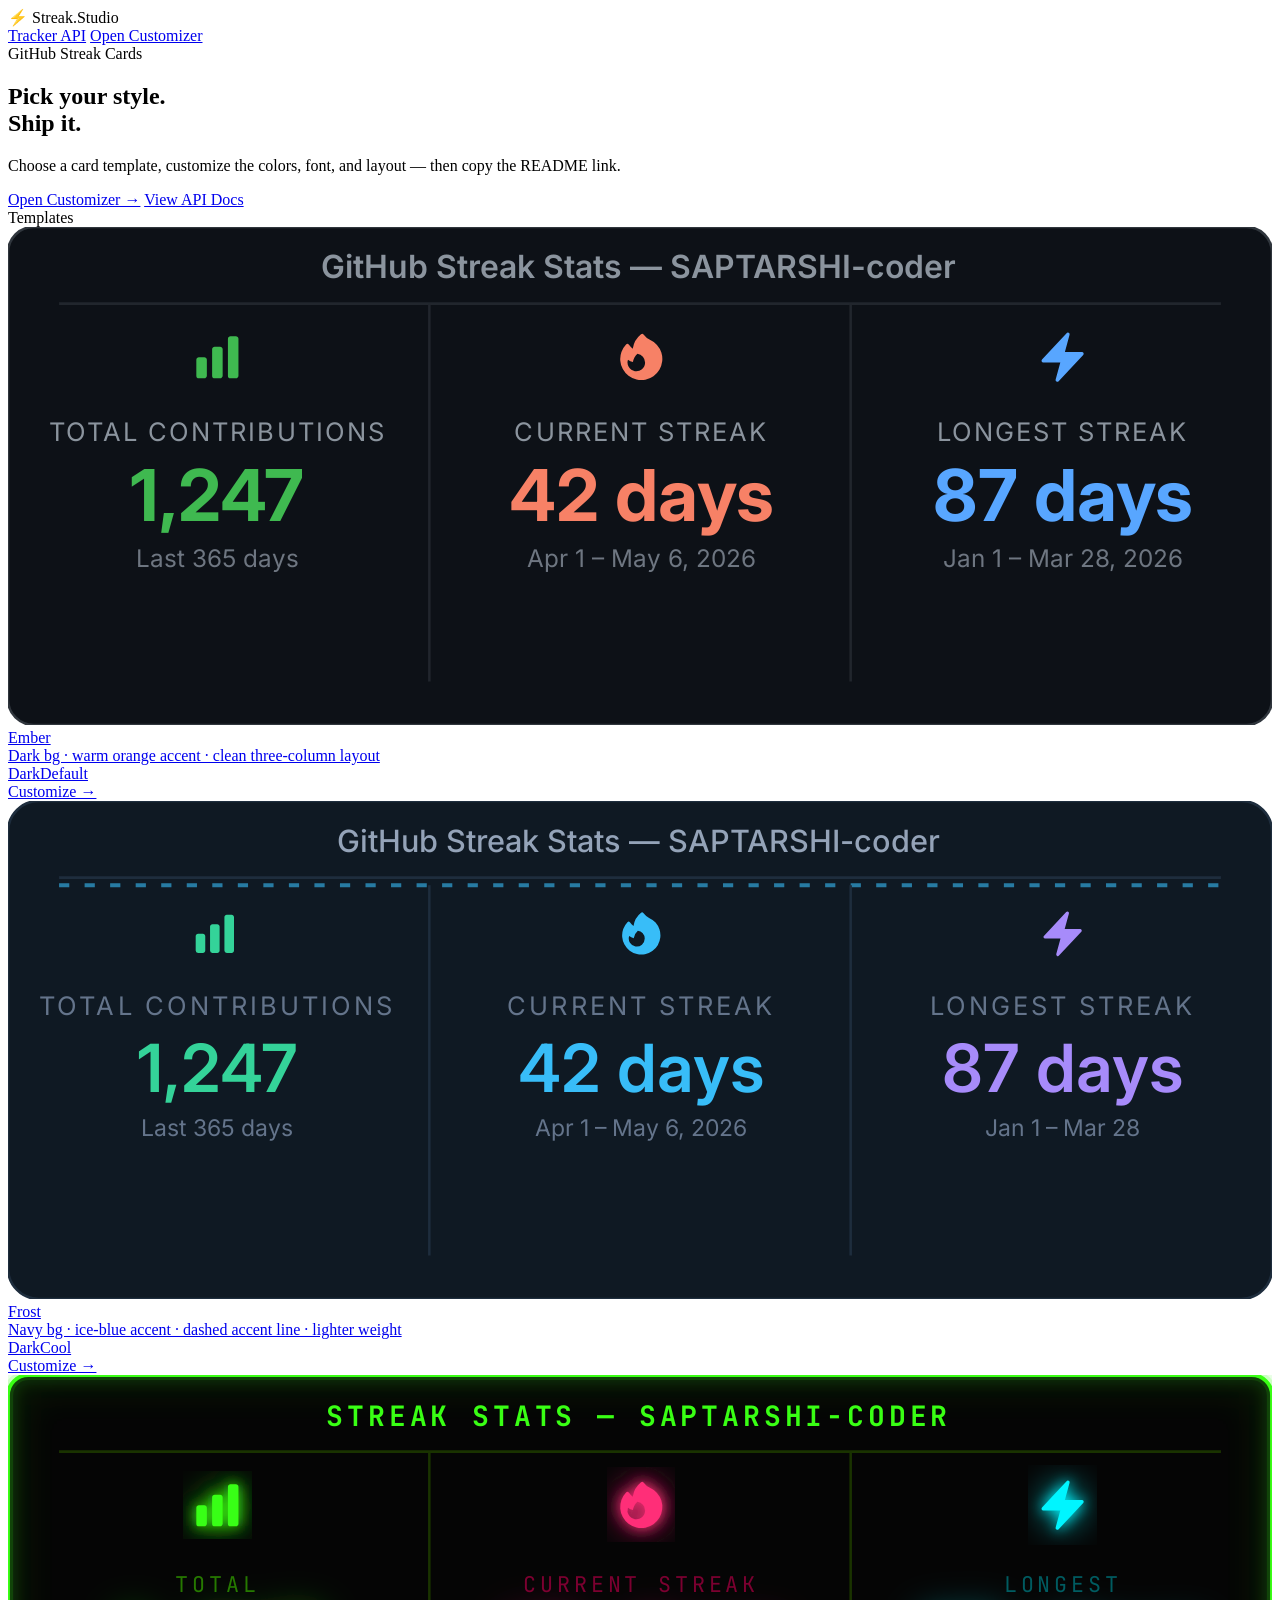
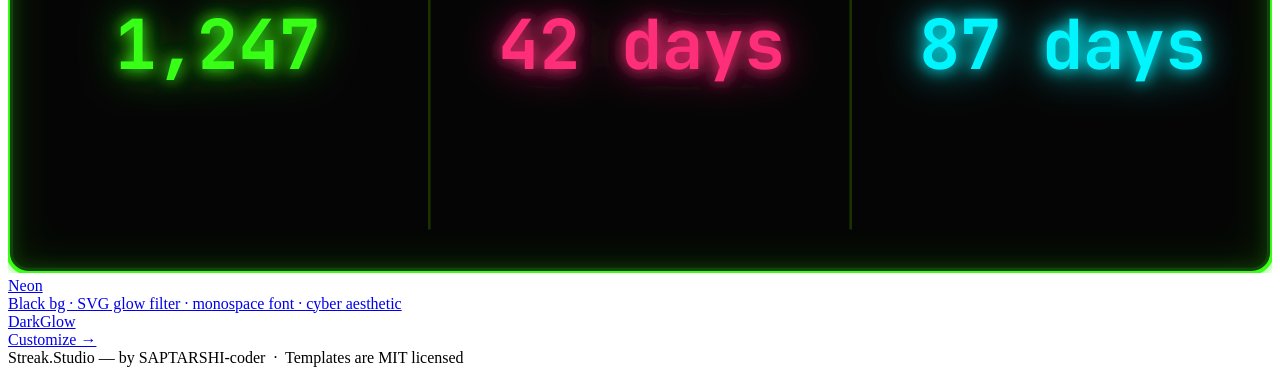
==== index.html @ 6ec8854b "Add index.html" ====
<!DOCTYPE html>
<html lang="en">
<head>
  <meta charset="UTF-8"/>
  <meta name="viewport" content="width=device-width, initial-scale=1.0"/>
  <title>Streak.Studio — GitHub Streak Card Templates</title>
  <meta name="description" content="Pick a GitHub streak card template, customize it, and embed it in your README."/>
  <link rel="preconnect" href="https://fonts.googleapis.com"/>
  <link rel="preconnect" href="https://fonts.gstatic.com" crossorigin/>
  <link href="https://fonts.googleapis.com/css2?family=Inter:wght@300;400;500;600;700;800&family=JetBrains+Mono:wght@400;500&display=swap" rel="stylesheet"/>
  <link rel="stylesheet" href="css/gallery.css"/>
</head>
<body>

  <!-- Nav -->
  <nav class="nav">
    <div class="nav-inner">
      <div class="nav-brand">
        <span class="brand-icon">&#9889;</span>
        <span>Streak<span class="brand-dot">.</span>Studio</span>
      </div>
      <div class="nav-links">
        <a href="https://github.com/SAPTARSHI-coder/github-streak-tracker" class="nav-link" target="_blank" rel="noopener">Tracker API</a>
        <a href="customizer.html" class="nav-link cta">Open Customizer</a>
      </div>
    </div>
  </nav>

  <!-- Hero -->
  <section class="hero">
    <div class="hero-eyebrow">GitHub Streak Cards</div>
    <h1 class="hero-title">Pick your style.<br/><span class="hero-dim">Ship it.</span></h1>
    <p class="hero-sub">Choose a card template, customize the colors, font, and layout — then copy the README link.</p>
    <div class="hero-actions">
      <a href="customizer.html" class="btn btn-primary">Open Customizer &#8594;</a>
      <a href="https://github.com/SAPTARSHI-coder/github-streak-tracker" class="btn btn-ghost" target="_blank" rel="noopener">View API Docs</a>
    </div>
  </section>

  <!-- Gallery -->
  <section class="section">
    <div class="section-title">Templates</div>
    <div class="gallery">

      <!-- Ember -->
      <a href="customizer.html?template=ember" class="card" data-id="ember">
        <div class="card-preview">
          <svg viewBox="0 0 495 195" xmlns="http://www.w3.org/2000/svg">
            <rect width="495" height="195" rx="10" fill="#0d1117" stroke="#30363d" stroke-width="1"/>
            <text x="247" y="20" text-anchor="middle" font-family="Inter,sans-serif" font-size="12.5" font-weight="600" fill="#8b949e">GitHub Streak Stats &#8212; SAPTARSHI-coder</text>
            <line x1="20" y1="30" x2="475" y2="30" stroke="#21262d" stroke-width="1"/>
            <line x1="165" y1="30" x2="165" y2="178" stroke="#21262d" stroke-width="1"/>
            <line x1="330" y1="30" x2="330" y2="178" stroke="#21262d" stroke-width="1"/>
            <!-- col1 total -->
            <svg x="71" y="40" width="22" height="22" viewBox="0 0 24 24">
              <path fill-rule="evenodd" clip-rule="evenodd" d="M3 13.125C3 12.504 3.504 12 4.125 12h2.25c.621 0 1.125.504 1.125 1.125v6.75C7.5 20.496 6.996 21 6.375 21h-2.25A1.125 1.125 0 0 1 3 19.875v-6.75zm6.75-4.5c0-.621.504-1.125 1.125-1.125h2.25c.621 0 1.125.504 1.125 1.125v11.25c0 .621-.504 1.125-1.125 1.125h-2.25a1.125 1.125 0 0 1-1.125-1.125V8.625zm6.75-4.5c0-.621.504-1.125 1.125-1.125h2.25C20.496 3 21 3.504 21 4.125v15.75c0 .621-.504 1.125-1.125 1.125h-2.25a1.125 1.125 0 0 1-1.125-1.125V4.125z" fill="#3fb950"/>
            </svg>
            <text x="82" y="84" text-anchor="middle" font-family="Inter,sans-serif" font-size="10" fill="#8b949e" letter-spacing="0.8">TOTAL CONTRIBUTIONS</text>
            <text x="82" y="115" text-anchor="middle" font-family="Inter,sans-serif" font-size="28" font-weight="700" fill="#3fb950">1,247</text>
            <text x="82" y="133" text-anchor="middle" font-family="Inter,sans-serif" font-size="9.5" fill="#6e7681">Last 365 days</text>
            <!-- col2 current -->
            <svg x="237" y="40" width="22" height="22" viewBox="0 0 24 24">
              <path fill-rule="evenodd" clip-rule="evenodd" d="M12.963 2.286a.75.75 0 0 0-1.071-.136 9.742 9.742 0 0 0-3.539 6.177A7.547 7.547 0 0 1 6.648 6.61a.75.75 0 0 0-1.152-.082A9 9 0 1 0 15.68 4.534a7.46 7.46 0 0 1-2.717-2.248zm.66 11.964a3.75 3.75 0 1 1-7.313-1.172c.628.465 1.35.81 2.133 1a5.99 5.99 0 0 1 1.925-3.545 3.75 3.75 0 0 1 3.255 3.717z" fill="#f78166"/>
            </svg>
            <text x="248" y="84" text-anchor="middle" font-family="Inter,sans-serif" font-size="10" fill="#8b949e" letter-spacing="0.8">CURRENT STREAK</text>
            <text x="248" y="115" text-anchor="middle" font-family="Inter,sans-serif" font-size="28" font-weight="700" fill="#f78166">42 days</text>
            <text x="248" y="133" text-anchor="middle" font-family="Inter,sans-serif" font-size="9.5" fill="#6e7681">Apr 1 &#8211; May 6, 2026</text>
            <!-- col3 longest -->
            <svg x="402" y="40" width="22" height="22" viewBox="0 0 24 24">
              <path fill-rule="evenodd" clip-rule="evenodd" d="M14.615 1.595a.75.75 0 0 1 .359.852L12.982 9.75h7.268a.75.75 0 0 1 .548 1.262l-10.5 11.25a.75.75 0 0 1-1.272-.71l1.992-7.302H3.75a.75.75 0 0 1-.548-1.262l10.5-11.25a.75.75 0 0 1 .913-.143z" fill="#58a6ff"/>
            </svg>
            <text x="413" y="84" text-anchor="middle" font-family="Inter,sans-serif" font-size="10" fill="#8b949e" letter-spacing="0.8">LONGEST STREAK</text>
            <text x="413" y="115" text-anchor="middle" font-family="Inter,sans-serif" font-size="28" font-weight="700" fill="#58a6ff">87 days</text>
            <text x="413" y="133" text-anchor="middle" font-family="Inter,sans-serif" font-size="9.5" fill="#6e7681">Jan 1 &#8211; Mar 28, 2026</text>
          </svg>
        </div>
        <div class="card-body">
          <div class="card-name">Ember</div>
          <div class="card-desc">Dark bg &#183; warm orange accent &#183; clean three-column layout</div>
          <div class="card-footer">
            <div class="card-tags"><span class="tag">Dark</span><span class="tag">Default</span></div>
            <span class="card-cta">Customize &#8594;</span>
          </div>
        </div>
      </a>

      <!-- Frost -->
      <a href="customizer.html?template=frost" class="card" data-id="frost">
        <div class="card-preview">
          <svg viewBox="0 0 495 195" xmlns="http://www.w3.org/2000/svg">
            <rect width="495" height="195" rx="12" fill="#0f1923" stroke="#1e2d3d" stroke-width="1"/>
            <line x1="20" y1="33" x2="475" y2="33" stroke="#38bdf8" stroke-width="1.5" stroke-dasharray="4 6" opacity="0.6"/>
            <text x="247" y="20" text-anchor="middle" font-family="Inter,sans-serif" font-size="12" font-weight="500" fill="#94a3b8">GitHub Streak Stats &#8212; SAPTARSHI-coder</text>
            <line x1="20" y1="30" x2="475" y2="30" stroke="#1e2d3d" stroke-width="1"/>
            <line x1="165" y1="33" x2="165" y2="178" stroke="#1e2d3d" stroke-width="1"/>
            <line x1="330" y1="33" x2="330" y2="178" stroke="#1e2d3d" stroke-width="1"/>
            <svg x="71" y="42" width="20" height="20" viewBox="0 0 24 24">
              <path fill-rule="evenodd" clip-rule="evenodd" d="M3 13.125C3 12.504 3.504 12 4.125 12h2.25c.621 0 1.125.504 1.125 1.125v6.75C7.5 20.496 6.996 21 6.375 21h-2.25A1.125 1.125 0 0 1 3 19.875v-6.75zm6.75-4.5c0-.621.504-1.125 1.125-1.125h2.25c.621 0 1.125.504 1.125 1.125v11.25c0 .621-.504 1.125-1.125 1.125h-2.25a1.125 1.125 0 0 1-1.125-1.125V8.625zm6.75-4.5c0-.621.504-1.125 1.125-1.125h2.25C20.496 3 21 3.504 21 4.125v15.75c0 .621-.504 1.125-1.125 1.125h-2.25a1.125 1.125 0 0 1-1.125-1.125V4.125z" fill="#34d399"/>
            </svg>
            <text x="82" y="84" text-anchor="middle" font-family="Inter,sans-serif" font-size="10" fill="#64748b" letter-spacing="1.2">TOTAL CONTRIBUTIONS</text>
            <text x="82" y="114" text-anchor="middle" font-family="Inter,sans-serif" font-size="26" font-weight="600" fill="#34d399">1,247</text>
            <text x="82" y="131" text-anchor="middle" font-family="Inter,sans-serif" font-size="9" fill="#64748b">Last 365 days</text>
            <svg x="238" y="42" width="20" height="20" viewBox="0 0 24 24">
              <path fill-rule="evenodd" clip-rule="evenodd" d="M12.963 2.286a.75.75 0 0 0-1.071-.136 9.742 9.742 0 0 0-3.539 6.177A7.547 7.547 0 0 1 6.648 6.61a.75.75 0 0 0-1.152-.082A9 9 0 1 0 15.68 4.534a7.46 7.46 0 0 1-2.717-2.248zm.66 11.964a3.75 3.75 0 1 1-7.313-1.172c.628.465 1.35.81 2.133 1a5.99 5.99 0 0 1 1.925-3.545 3.75 3.75 0 0 1 3.255 3.717z" fill="#38bdf8"/>
            </svg>
            <text x="248" y="84" text-anchor="middle" font-family="Inter,sans-serif" font-size="10" fill="#64748b" letter-spacing="1.2">CURRENT STREAK</text>
            <text x="248" y="114" text-anchor="middle" font-family="Inter,sans-serif" font-size="26" font-weight="600" fill="#38bdf8">42 days</text>
            <text x="248" y="131" text-anchor="middle" font-family="Inter,sans-serif" font-size="9" fill="#64748b">Apr 1 &#8211; May 6, 2026</text>
            <svg x="403" y="42" width="20" height="20" viewBox="0 0 24 24">
              <path fill-rule="evenodd" clip-rule="evenodd" d="M14.615 1.595a.75.75 0 0 1 .359.852L12.982 9.75h7.268a.75.75 0 0 1 .548 1.262l-10.5 11.25a.75.75 0 0 1-1.272-.71l1.992-7.302H3.75a.75.75 0 0 1-.548-1.262l10.5-11.25a.75.75 0 0 1 .913-.143z" fill="#a78bfa"/>
            </svg>
            <text x="413" y="84" text-anchor="middle" font-family="Inter,sans-serif" font-size="10" fill="#64748b" letter-spacing="1.2">LONGEST STREAK</text>
            <text x="413" y="114" text-anchor="middle" font-family="Inter,sans-serif" font-size="26" font-weight="600" fill="#a78bfa">87 days</text>
            <text x="413" y="131" text-anchor="middle" font-family="Inter,sans-serif" font-size="9" fill="#64748b">Jan 1 &#8211; Mar 28</text>
          </svg>
        </div>
        <div class="card-body">
          <div class="card-name">Frost</div>
          <div class="card-desc">Navy bg &#183; ice-blue accent &#183; dashed accent line &#183; lighter weight</div>
          <div class="card-footer">
            <div class="card-tags"><span class="tag">Dark</span><span class="tag">Cool</span></div>
            <span class="card-cta">Customize &#8594;</span>
          </div>
        </div>
      </a>

      <!-- Neon -->
      <a href="customizer.html?template=neon" class="card" data-id="neon">
        <div class="card-preview">
          <svg viewBox="0 0 495 195" xmlns="http://www.w3.org/2000/svg">
            <defs>
              <filter id="ng" x="-30%" y="-30%" width="160%" height="160%">
                <feGaussianBlur stdDeviation="3" result="b1"/>
                <feGaussianBlur stdDeviation="7" result="b2"/>
                <feMerge><feMergeNode in="b2"/><feMergeNode in="b1"/><feMergeNode in="SourceGraphic"/></feMerge>
              </filter>
            </defs>
            <rect width="495" height="195" rx="8" fill="#050505"/>
            <rect width="495" height="195" rx="8" fill="none" stroke="#39ff14" stroke-width="4" opacity="0.25" filter="url(#ng)"/>
            <rect width="495" height="195" rx="8" fill="none" stroke="#39ff14" stroke-width="1.5"/>
            <text x="247" y="20" text-anchor="middle" font-family="'JetBrains Mono',monospace" font-size="11" font-weight="700" fill="#39ff14" letter-spacing="1.5">STREAK STATS &#8212; SAPTARSHI-CODER</text>
            <line x1="20" y1="30" x2="475" y2="30" stroke="#1a3300" stroke-width="1"/>
            <line x1="165" y1="30" x2="165" y2="178" stroke="#1a3300" stroke-width="1"/>
            <line x1="330" y1="30" x2="330" y2="178" stroke="#1a3300" stroke-width="1"/>
            <svg x="71" y="40" width="22" height="22" viewBox="0 0 24 24" filter="url(#ng)">
              <path fill-rule="evenodd" clip-rule="evenodd" d="M3 13.125C3 12.504 3.504 12 4.125 12h2.25c.621 0 1.125.504 1.125 1.125v6.75C7.5 20.496 6.996 21 6.375 21h-2.25A1.125 1.125 0 0 1 3 19.875v-6.75zm6.75-4.5c0-.621.504-1.125 1.125-1.125h2.25c.621 0 1.125.504 1.125 1.125v11.25c0 .621-.504 1.125-1.125 1.125h-2.25a1.125 1.125 0 0 1-1.125-1.125V8.625zm6.75-4.5c0-.621.504-1.125 1.125-1.125h2.25C20.496 3 21 3.504 21 4.125v15.75c0 .621-.504 1.125-1.125 1.125h-2.25a1.125 1.125 0 0 1-1.125-1.125V4.125z" fill="#39ff14"/>
            </svg>
            <text x="82" y="85" text-anchor="middle" font-family="'JetBrains Mono',monospace" font-size="8.5" fill="#267700" letter-spacing="1.5">TOTAL</text>
            <text x="82" y="115" text-anchor="middle" font-family="'JetBrains Mono',monospace" font-size="27" font-weight="700" fill="#39ff14" filter="url(#ng)">1,247</text>
            <svg x="237" y="40" width="22" height="22" viewBox="0 0 24 24" filter="url(#ng)">
              <path fill-rule="evenodd" clip-rule="evenodd" d="M12.963 2.286a.75.75 0 0 0-1.071-.136 9.742 9.742 0 0 0-3.539 6.177A7.547 7.547 0 0 1 6.648 6.61a.75.75 0 0 0-1.152-.082A9 9 0 1 0 15.68 4.534a7.46 7.46 0 0 1-2.717-2.248zm.66 11.964a3.75 3.75 0 1 1-7.313-1.172c.628.465 1.35.81 2.133 1a5.99 5.99 0 0 1 1.925-3.545 3.75 3.75 0 0 1 3.255 3.717z" fill="#ff2d78"/>
            </svg>
            <text x="248" y="85" text-anchor="middle" font-family="'JetBrains Mono',monospace" font-size="8.5" fill="#7a0030" letter-spacing="1.5">CURRENT STREAK</text>
            <text x="248" y="115" text-anchor="middle" font-family="'JetBrains Mono',monospace" font-size="27" font-weight="700" fill="#ff2d78" filter="url(#ng)">42 days</text>
            <svg x="402" y="40" width="22" height="22" viewBox="0 0 24 24" filter="url(#ng)">
              <path fill-rule="evenodd" clip-rule="evenodd" d="M14.615 1.595a.75.75 0 0 1 .359.852L12.982 9.75h7.268a.75.75 0 0 1 .548 1.262l-10.5 11.25a.75.75 0 0 1-1.272-.71l1.992-7.302H3.75a.75.75 0 0 1-.548-1.262l10.5-11.25a.75.75 0 0 1 .913-.143z" fill="#00f5ff"/>
            </svg>
            <text x="413" y="85" text-anchor="middle" font-family="'JetBrains Mono',monospace" font-size="8.5" fill="#005a5f" letter-spacing="1.5">LONGEST</text>
            <text x="413" y="115" text-anchor="middle" font-family="'JetBrains Mono',monospace" font-size="27" font-weight="700" fill="#00f5ff" filter="url(#ng)">87 days</text>
          </svg>
        </div>
        <div class="card-body">
          <div class="card-name">Neon</div>
          <div class="card-desc">Black bg &#183; SVG glow filter &#183; monospace font &#183; cyber aesthetic</div>
          <div class="card-footer">
            <div class="card-tags"><span class="tag">Dark</span><span class="tag">Glow</span></div>
            <span class="card-cta">Customize &#8594;</span>
          </div>
        </div>
      </a>

    </div>
  </section>

  <footer class="footer">Streak.Studio &mdash; by SAPTARSHI-coder &nbsp;&#183;&nbsp; Templates are MIT licensed</footer>

</body>
</html>
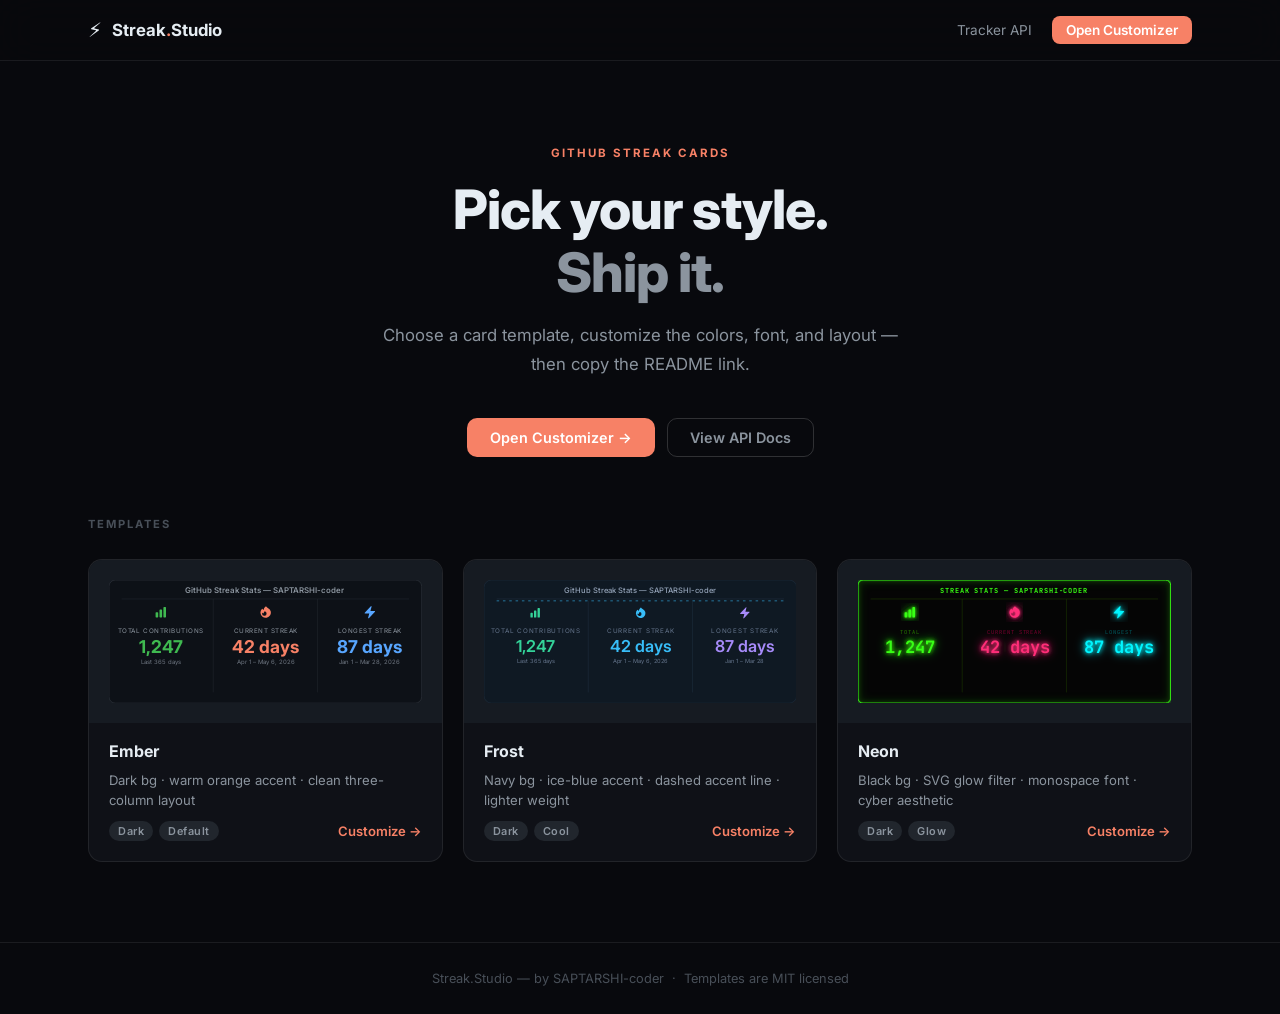
==== commit 9b0cd3e2: "minor changes" ====
--- a/index.html
+++ b/index.html
@@ -171,7 +171,7 @@
 
     </div>
   </section>
-
+  <p></p>
   <footer class="footer">Streak.Studio &mdash; by SAPTARSHI-coder &nbsp;&#183;&nbsp; Templates are MIT licensed</footer>
 
 </body>
--- a/css/gallery.css
+++ b/css/gallery.css
@@ -0,0 +1,155 @@
+/* ── Reset ──────────────────────────────────────────────────────────────────── */
+*, *::before, *::after { box-sizing: border-box; margin: 0; padding: 0; }
+
+:root {
+  --bg0:      #08090d;
+  --bg1:      #0f1117;
+  --bg2:      #161b22;
+  --bg3:      #21262d;
+  --border:   rgba(255,255,255,0.08);
+  --border-h: rgba(255,255,255,0.16);
+  --text:     #e6edf3;
+  --text-2:   #8b949e;
+  --text-3:   #484f58;
+  --accent:   #f78166;
+  --accent-b: rgba(247,129,102,0.18);
+  --radius:   14px;
+  --font:     'Inter', system-ui, sans-serif;
+  --mono:     'JetBrains Mono', monospace;
+  --ease:     cubic-bezier(0.4, 0, 0.2, 1);
+}
+
+html { scroll-behavior: smooth; }
+body {
+  font-family: var(--font);
+  background: var(--bg0);
+  color: var(--text);
+  min-height: 100vh;
+  -webkit-font-smoothing: antialiased;
+}
+
+/* ── Nav ────────────────────────────────────────────────────────────────────── */
+.nav {
+  position: sticky; top: 0; z-index: 50;
+  background: rgba(8,9,13,0.88);
+  backdrop-filter: blur(20px);
+  border-bottom: 1px solid var(--border);
+}
+.nav-inner {
+  max-width: 1160px; margin: 0 auto;
+  padding: 0 28px; height: 60px;
+  display: flex; align-items: center; justify-content: space-between;
+}
+.nav-brand { display: flex; align-items: center; gap: 10px; font-weight: 700; font-size: 1.05rem; }
+.brand-icon { font-size: 1.25rem; }
+.brand-dot  { color: var(--accent); }
+.nav-links  { display: flex; align-items: center; gap: 6px; }
+.nav-link {
+  padding: 6px 14px; border-radius: 8px;
+  font-size: 0.85rem; color: var(--text-2);
+  text-decoration: none; transition: background 0.15s var(--ease), color 0.15s var(--ease);
+}
+.nav-link:hover  { background: var(--bg2); color: var(--text); }
+.nav-link.cta    { background: var(--accent); color: #fff; font-weight: 600; }
+.nav-link.cta:hover { background: #ff9580; }
+
+/* ── Hero ───────────────────────────────────────────────────────────────────── */
+.hero {
+  max-width: 1160px; margin: 0 auto;
+  padding: 80px 28px 60px;
+  text-align: center;
+}
+.hero-eyebrow {
+  display: inline-block;
+  font-size: 0.72rem; font-weight: 700; letter-spacing: 2px; text-transform: uppercase;
+  color: var(--accent); margin-bottom: 18px;
+}
+.hero-title {
+  font-size: clamp(2rem, 5vw, 3.4rem);
+  font-weight: 800; line-height: 1.15; letter-spacing: -1px;
+  margin-bottom: 18px;
+}
+.hero-dim { color: var(--text-2); }
+.hero-sub {
+  font-size: 1.05rem; color: var(--text-2); max-width: 520px;
+  margin: 0 auto 40px; line-height: 1.7;
+}
+.hero-actions { display: flex; align-items: center; justify-content: center; gap: 12px; flex-wrap: wrap; }
+
+/* ── Buttons ────────────────────────────────────────────────────────────────── */
+.btn {
+  display: inline-flex; align-items: center; gap: 8px;
+  padding: 10px 22px; border-radius: 10px;
+  font-family: var(--font); font-size: 0.9rem; font-weight: 600;
+  border: 1px solid transparent; cursor: pointer; transition: all 0.16s var(--ease);
+  text-decoration: none; white-space: nowrap;
+}
+.btn-primary { background: var(--accent); color: #fff; }
+.btn-primary:hover { background: #ff9580; transform: translateY(-1px); box-shadow: 0 8px 24px rgba(247,129,102,0.35); }
+.btn-ghost   { background: transparent; border-color: var(--border-h); color: var(--text-2); }
+.btn-ghost:hover { background: var(--bg2); color: var(--text); }
+
+/* ── Gallery grid ───────────────────────────────────────────────────────────── */
+.section { max-width: 1160px; margin: 0 auto; padding: 0 28px 80px; }
+.section-title {
+  font-size: 0.7rem; font-weight: 700; letter-spacing: 2px;
+  text-transform: uppercase; color: var(--text-3); margin-bottom: 28px;
+}
+
+.gallery {
+  display: grid;
+  grid-template-columns: repeat(auto-fill, minmax(320px, 1fr));
+  gap: 20px;
+}
+
+.card {
+  background: var(--bg1);
+  border: 1px solid var(--border);
+  border-radius: var(--radius);
+  overflow: hidden;
+  text-decoration: none; color: inherit;
+  transition: border-color 0.2s var(--ease), transform 0.2s var(--ease), box-shadow 0.2s var(--ease);
+  display: flex; flex-direction: column;
+}
+.card:hover {
+  border-color: var(--border-h);
+  transform: translateY(-3px);
+  box-shadow: 0 16px 40px rgba(0,0,0,0.4);
+}
+
+.card-preview {
+  padding: 20px; background: var(--bg2);
+  display: flex; align-items: center; justify-content: center;
+  min-height: 130px;
+}
+.card-preview svg { width: 100%; height: auto; display: block; max-width: 495px; }
+
+.card-body { padding: 18px 20px 20px; display: flex; flex-direction: column; gap: 10px; }
+.card-name { font-size: 1rem; font-weight: 700; }
+.card-desc { font-size: 0.82rem; color: var(--text-2); line-height: 1.5; }
+.card-footer { display: flex; align-items: center; justify-content: space-between; margin-top: auto; }
+.card-tags { display: flex; gap: 6px; flex-wrap: wrap; }
+.tag {
+  font-size: 0.68rem; font-weight: 600; letter-spacing: 0.5px;
+  padding: 3px 9px; border-radius: 999px;
+  background: var(--bg3); color: var(--text-2);
+}
+.card-cta {
+  font-size: 0.82rem; font-weight: 600; color: var(--accent);
+  transition: gap 0.15s; display: flex; align-items: center; gap: 4px;
+}
+.card:hover .card-cta { gap: 8px; }
+
+/* ── Footer ─────────────────────────────────────────────────────────────────── */
+.footer {
+  border-top: 1px solid var(--border);
+  text-align: center; padding: 28px;
+  font-size: 0.8rem; color: var(--text-3);
+}
+
+/* ── Responsive ─────────────────────────────────────────────────────────────── */
+@media (max-width: 600px) {
+  .nav-links .nav-link:not(.cta) { display: none; }
+  .hero { padding: 50px 20px 40px; }
+  .section { padding: 0 20px 60px; }
+}
